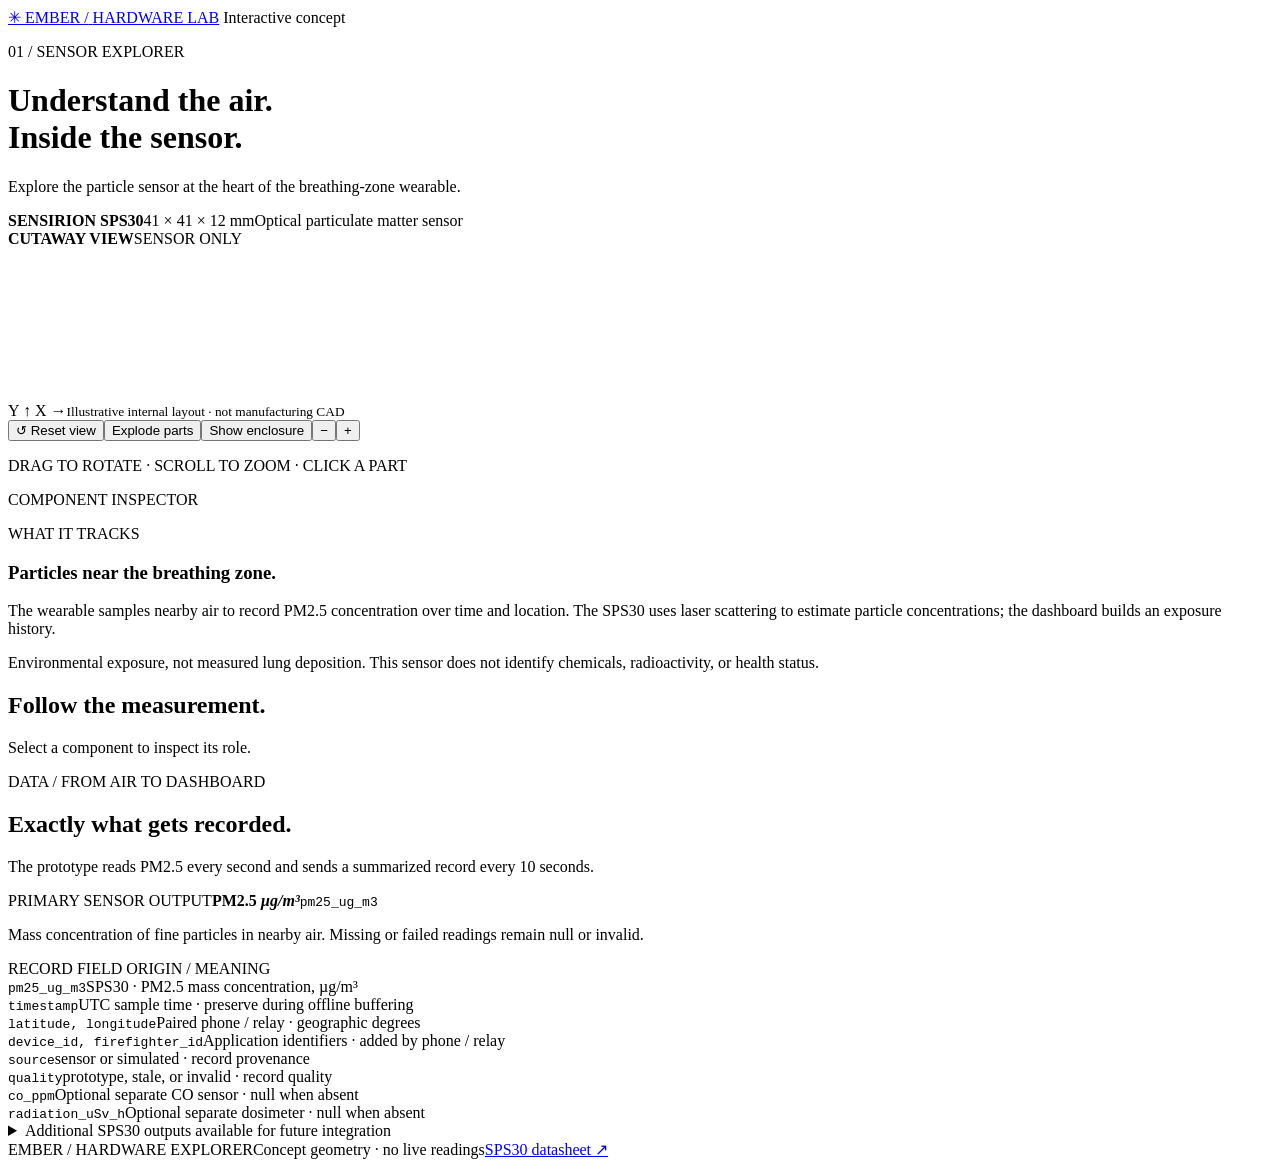
==== index.html @ 0fe3d12a "Add standalone EMBER sensor explorer" ====
<!doctype html><html lang="en"><head><meta charset="utf-8"><meta name="viewport" content="width=device-width, initial-scale=1"><title>EMBER · Sensor Explorer</title><link rel="stylesheet" href="style.css"></head><body><header><a class="brand" href="./"><span class="ember">✳</span> EMBER <span class="divider">/</span> <span class="subbrand">HARDWARE LAB</span></a><span class="status"><i></i> Interactive concept</span></header><main><div class="intro"><div><p class="eyebrow">01 / SENSOR EXPLORER</p><h1>Understand the air.<br><span>Inside the sensor.</span></h1><p class="lede">Explore the particle sensor at the heart of the breathing-zone wearable.</p></div><div class="spec"><b>SENSIRION SPS30</b><span>41 × 41 × 12 mm</span><span>Optical particulate matter sensor</span></div></div><div class="workspace"><section class="viewer" aria-label="Interactive 3D sensor"><div class="view-top"><span><i class="dot"></i> <b id="viewLabel">CUTAWAY VIEW</b></span><span class="chip">SENSOR ONLY</span></div><canvas id="model" tabindex="0" aria-label="3D sensor. Drag to rotate, scroll to zoom, or use arrow keys. Choose components using the buttons below."></canvas><div class="orientation">Y ↑ <span>X →</span><small>Illustrative internal layout · not manufacturing CAD</small></div><div class="controls"><button id="reset" title="Reset camera">↺ Reset view</button><button id="explode" aria-pressed="false">Explode parts</button><button id="shell" aria-pressed="false">Show enclosure</button><button id="minus" aria-label="Zoom out">−</button><button id="plus" aria-label="Zoom in">+</button></div><p class="hint">DRAG TO ROTATE <span>·</span> SCROLL TO ZOOM <span>·</span> CLICK A PART</p></section><aside><p class="eyebrow">COMPONENT INSPECTOR</p><div id="detail" aria-live="polite"></div><div class="purpose"><p class="eyebrow">WHAT IT TRACKS</p><h3>Particles near the breathing zone.</h3><p>The wearable samples nearby air to record PM2.5 concentration over time and location. The SPS30 uses laser scattering to estimate particle concentrations; the dashboard builds an exposure history.</p><p class="note">Environmental exposure, not measured lung deposition. This sensor does not identify chemicals, radioactivity, or health status.</p></div></aside></div><section class="parts-section"><div class="section-title"><h2>Follow the measurement.</h2><p>Select a component to inspect its role.</p></div><div id="parts" class="parts"></div></section><section class="data-section"><div><p class="eyebrow">DATA / FROM AIR TO DASHBOARD</p><h2>Exactly what gets recorded.</h2><p class="lede">The prototype reads PM2.5 every second and sends a summarized record every 10 seconds.</p><div class="primary-data"><span>PRIMARY SENSOR OUTPUT</span><strong>PM2.5 <em>µg/m³</em></strong><code>pm25_ug_m3</code><p>Mass concentration of fine particles in nearby air. Missing or failed readings remain null or invalid.</p></div></div><div class="data-table"><div class="table-head">RECORD FIELD <span>ORIGIN / MEANING</span></div><div><code>pm25_ug_m3</code><span>SPS30 · PM2.5 mass concentration, µg/m³</span></div><div><code>timestamp</code><span>UTC sample time · preserve during offline buffering</span></div><div><code>latitude, longitude</code><span>Paired phone / relay · geographic degrees</span></div><div><code>device_id, firefighter_id</code><span>Application identifiers · added by phone / relay</span></div><div><code>source</code><span>sensor or simulated · record provenance</span></div><div><code>quality</code><span>prototype, stale, or invalid · record quality</span></div><div><code>co_ppm</code><span>Optional separate CO sensor · null when absent</span></div><div><code>radiation_uSv_h</code><span>Optional separate dosimeter · null when absent</span></div></div></section><details><summary>Additional SPS30 outputs available for future integration</summary><p>The hardware also reports mass concentrations for PM1.0, PM4 and PM10 (µg/m³), number concentrations for PM0.5, PM1.0, PM2.5, PM4 and PM10 (#/cm³), and typical particle size (µm). These are not fields in the current prototype record. PM4 and PM10 values are calculated from the particle distribution profile.</p><p>The dashboard’s exposure index is calculated separately as Σ(PM2.5 × elapsed minutes), in µg·min/m³. It is not a sensor-measured medical dose.</p></details><footer><span>EMBER / HARDWARE EXPLORER</span><span>Concept geometry · no live readings</span><a href="https://sensirion.com/file/datasheet_sps30" target="_blank" rel="noreferrer">SPS30 datasheet ↗</a></footer></main><script src="sensor.js"></script></body></html>
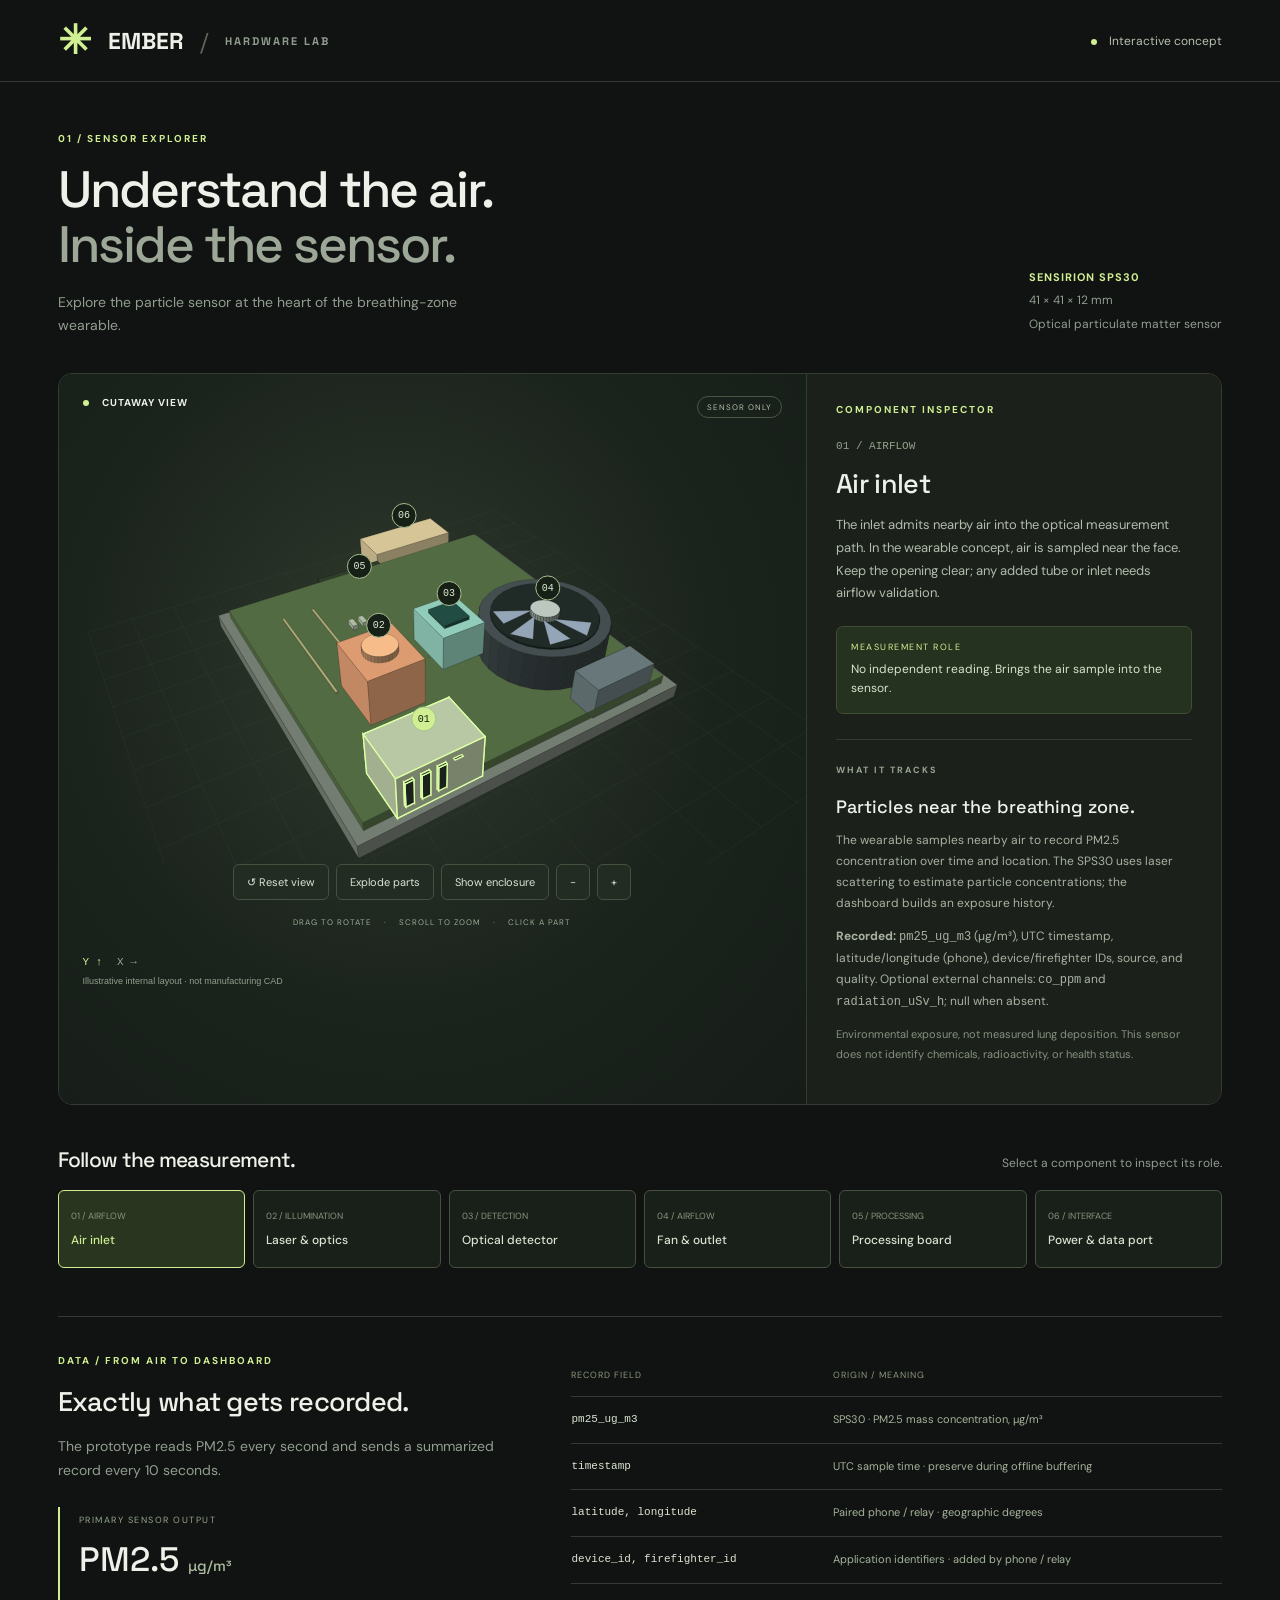
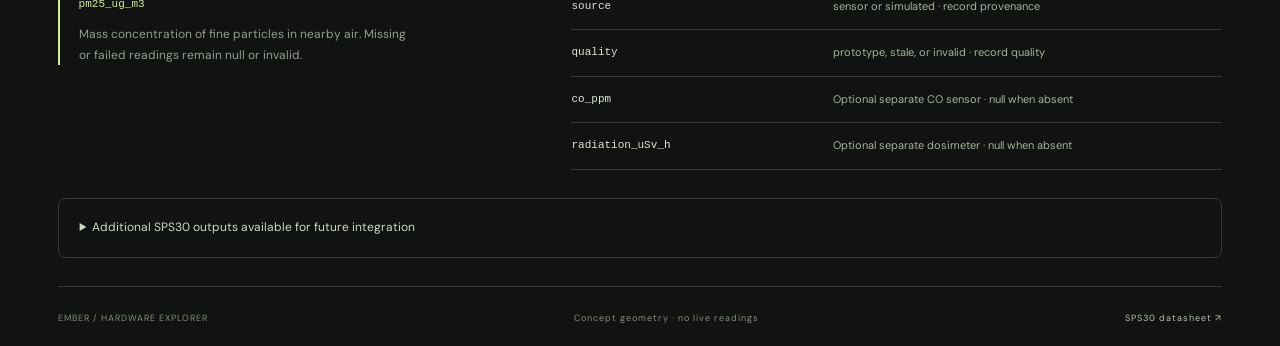
==== commit 3bd6b1a5: "Show precise prototype record fields in the sensor sidebar" ====
--- a/index.html
+++ b/index.html
@@ -1 +1 @@
-<!doctype html><html lang="en"><head><meta charset="utf-8"><meta name="viewport" content="width=device-width, initial-scale=1"><title>EMBER · Sensor Explorer</title><link rel="stylesheet" href="style.css"></head><body><header><a class="brand" href="./"><span class="ember">✳</span> EMBER <span class="divider">/</span> <span class="subbrand">HARDWARE LAB</span></a><span class="status"><i></i> Interactive concept</span></header><main><div class="intro"><div><p class="eyebrow">01 / SENSOR EXPLORER</p><h1>Understand the air.<br><span>Inside the sensor.</span></h1><p class="lede">Explore the particle sensor at the heart of the breathing-zone wearable.</p></div><div class="spec"><b>SENSIRION SPS30</b><span>41 × 41 × 12 mm</span><span>Optical particulate matter sensor</span></div></div><div class="workspace"><section class="viewer" aria-label="Interactive 3D sensor"><div class="view-top"><span><i class="dot"></i> <b id="viewLabel">CUTAWAY VIEW</b></span><span class="chip">SENSOR ONLY</span></div><canvas id="model" tabindex="0" aria-label="3D sensor. Drag to rotate, scroll to zoom, or use arrow keys. Choose components using the buttons below."></canvas><div class="orientation">Y ↑ <span>X →</span><small>Illustrative internal layout · not manufacturing CAD</small></div><div class="controls"><button id="reset" title="Reset camera">↺ Reset view</button><button id="explode" aria-pressed="false">Explode parts</button><button id="shell" aria-pressed="false">Show enclosure</button><button id="minus" aria-label="Zoom out">−</button><button id="plus" aria-label="Zoom in">+</button></div><p class="hint">DRAG TO ROTATE <span>·</span> SCROLL TO ZOOM <span>·</span> CLICK A PART</p></section><aside><p class="eyebrow">COMPONENT INSPECTOR</p><div id="detail" aria-live="polite"></div><div class="purpose"><p class="eyebrow">WHAT IT TRACKS</p><h3>Particles near the breathing zone.</h3><p>The wearable samples nearby air to record PM2.5 concentration over time and location. The SPS30 uses laser scattering to estimate particle concentrations; the dashboard builds an exposure history.</p><p class="note">Environmental exposure, not measured lung deposition. This sensor does not identify chemicals, radioactivity, or health status.</p></div></aside></div><section class="parts-section"><div class="section-title"><h2>Follow the measurement.</h2><p>Select a component to inspect its role.</p></div><div id="parts" class="parts"></div></section><section class="data-section"><div><p class="eyebrow">DATA / FROM AIR TO DASHBOARD</p><h2>Exactly what gets recorded.</h2><p class="lede">The prototype reads PM2.5 every second and sends a summarized record every 10 seconds.</p><div class="primary-data"><span>PRIMARY SENSOR OUTPUT</span><strong>PM2.5 <em>µg/m³</em></strong><code>pm25_ug_m3</code><p>Mass concentration of fine particles in nearby air. Missing or failed readings remain null or invalid.</p></div></div><div class="data-table"><div class="table-head">RECORD FIELD <span>ORIGIN / MEANING</span></div><div><code>pm25_ug_m3</code><span>SPS30 · PM2.5 mass concentration, µg/m³</span></div><div><code>timestamp</code><span>UTC sample time · preserve during offline buffering</span></div><div><code>latitude, longitude</code><span>Paired phone / relay · geographic degrees</span></div><div><code>device_id, firefighter_id</code><span>Application identifiers · added by phone / relay</span></div><div><code>source</code><span>sensor or simulated · record provenance</span></div><div><code>quality</code><span>prototype, stale, or invalid · record quality</span></div><div><code>co_ppm</code><span>Optional separate CO sensor · null when absent</span></div><div><code>radiation_uSv_h</code><span>Optional separate dosimeter · null when absent</span></div></div></section><details><summary>Additional SPS30 outputs available for future integration</summary><p>The hardware also reports mass concentrations for PM1.0, PM4 and PM10 (µg/m³), number concentrations for PM0.5, PM1.0, PM2.5, PM4 and PM10 (#/cm³), and typical particle size (µm). These are not fields in the current prototype record. PM4 and PM10 values are calculated from the particle distribution profile.</p><p>The dashboard’s exposure index is calculated separately as Σ(PM2.5 × elapsed minutes), in µg·min/m³. It is not a sensor-measured medical dose.</p></details><footer><span>EMBER / HARDWARE EXPLORER</span><span>Concept geometry · no live readings</span><a href="https://sensirion.com/file/datasheet_sps30" target="_blank" rel="noreferrer">SPS30 datasheet ↗</a></footer></main><script src="sensor.js"></script></body></html>
+<!doctype html><html lang="en"><head><meta charset="utf-8"><meta name="viewport" content="width=device-width, initial-scale=1"><title>EMBER · Sensor Explorer</title><link rel="stylesheet" href="style.css"></head><body><header><a class="brand" href="./"><span class="ember">✳</span> EMBER <span class="divider">/</span> <span class="subbrand">HARDWARE LAB</span></a><span class="status"><i></i> Interactive concept</span></header><main><div class="intro"><div><p class="eyebrow">01 / SENSOR EXPLORER</p><h1>Understand the air.<br><span>Inside the sensor.</span></h1><p class="lede">Explore the particle sensor at the heart of the breathing-zone wearable.</p></div><div class="spec"><b>SENSIRION SPS30</b><span>41 × 41 × 12 mm</span><span>Optical particulate matter sensor</span></div></div><div class="workspace"><section class="viewer" aria-label="Interactive 3D sensor"><div class="view-top"><span><i class="dot"></i> <b id="viewLabel">CUTAWAY VIEW</b></span><span class="chip">SENSOR ONLY</span></div><canvas id="model" tabindex="0" aria-label="3D sensor. Drag to rotate, scroll to zoom, or use arrow keys. Choose components using the buttons below."></canvas><div class="orientation">Y ↑ <span>X →</span><small>Illustrative internal layout · not manufacturing CAD</small></div><div class="controls"><button id="reset" title="Reset camera">↺ Reset view</button><button id="explode" aria-pressed="false">Explode parts</button><button id="shell" aria-pressed="false">Show enclosure</button><button id="minus" aria-label="Zoom out">−</button><button id="plus" aria-label="Zoom in">+</button></div><p class="hint">DRAG TO ROTATE <span>·</span> SCROLL TO ZOOM <span>·</span> CLICK A PART</p></section><aside><p class="eyebrow">COMPONENT INSPECTOR</p><div id="detail" aria-live="polite"></div><div class="purpose"><p class="eyebrow">WHAT IT TRACKS</p><h3>Particles near the breathing zone.</h3><p>The wearable samples nearby air to record PM2.5 concentration over time and location. The SPS30 uses laser scattering to estimate particle concentrations; the dashboard builds an exposure history.</p><p><b>Recorded:</b> <code>pm25_ug_m3</code> (µg/m³), UTC timestamp, latitude/longitude (phone), device/firefighter IDs, source, and quality. Optional external channels: <code>co_ppm</code> and <code>radiation_uSv_h</code>; null when absent.</p><p class="note">Environmental exposure, not measured lung deposition. This sensor does not identify chemicals, radioactivity, or health status.</p></div></aside></div><section class="parts-section"><div class="section-title"><h2>Follow the measurement.</h2><p>Select a component to inspect its role.</p></div><div id="parts" class="parts"></div></section><section class="data-section"><div><p class="eyebrow">DATA / FROM AIR TO DASHBOARD</p><h2>Exactly what gets recorded.</h2><p class="lede">The prototype reads PM2.5 every second and sends a summarized record every 10 seconds.</p><div class="primary-data"><span>PRIMARY SENSOR OUTPUT</span><strong>PM2.5 <em>µg/m³</em></strong><code>pm25_ug_m3</code><p>Mass concentration of fine particles in nearby air. Missing or failed readings remain null or invalid.</p></div></div><div class="data-table"><div class="table-head">RECORD FIELD <span>ORIGIN / MEANING</span></div><div><code>pm25_ug_m3</code><span>SPS30 · PM2.5 mass concentration, µg/m³</span></div><div><code>timestamp</code><span>UTC sample time · preserve during offline buffering</span></div><div><code>latitude, longitude</code><span>Paired phone / relay · geographic degrees</span></div><div><code>device_id, firefighter_id</code><span>Application identifiers · added by phone / relay</span></div><div><code>source</code><span>sensor or simulated · record provenance</span></div><div><code>quality</code><span>prototype, stale, or invalid · record quality</span></div><div><code>co_ppm</code><span>Optional separate CO sensor · null when absent</span></div><div><code>radiation_uSv_h</code><span>Optional separate dosimeter · null when absent</span></div></div></section><details><summary>Additional SPS30 outputs available for future integration</summary><p>The hardware also reports mass concentrations for PM1.0, PM4 and PM10 (µg/m³), number concentrations for PM0.5, PM1.0, PM2.5, PM4 and PM10 (#/cm³), and typical particle size (µm). These are not fields in the current prototype record. PM4 and PM10 values are calculated from the particle distribution profile.</p><p>The dashboard’s exposure index is calculated separately as Σ(PM2.5 × elapsed minutes), in µg·min/m³. It is not a sensor-measured medical dose.</p></details><footer><span>EMBER / HARDWARE EXPLORER</span><span>Concept geometry · no live readings</span><a href="https://sensirion.com/file/datasheet_sps30" target="_blank" rel="noreferrer">SPS30 datasheet ↗</a></footer></main><script src="sensor.js"></script></body></html>
--- a/style.css
+++ b/style.css
@@ -0,0 +1,2 @@
+@import url('https://fonts.googleapis.com/css2?family=DM+Sans:wght@400;500;600;700&family=Space+Grotesk:wght@400;500;600;700&display=swap');
+:root{color-scheme:dark;--bg:#101311;--panel:#191d19;--muted:#929d91;--line:#333b32;--lime:#d0ef92}*{box-sizing:border-box}body{margin:0;background:var(--bg);color:#eef1e9;font-family:'DM Sans',Arial,sans-serif}header{height:82px;border-bottom:1px solid var(--line);display:flex;align-items:center;justify-content:space-between;padding:0 4.5%}.brand{display:flex;align-items:center;gap:16px;font-family:'Space Grotesk',sans-serif;font-weight:700;font-size:23px;color:inherit;text-decoration:none}.ember{color:var(--lime);font-size:40px}.divider{font-weight:400;color:#5b665a}.subbrand{font-size:11px;letter-spacing:2px;color:var(--muted)}.status{font-size:12px;color:#b7c1b1}.status i,.dot{display:inline-block;width:6px;height:6px;border-radius:50%;background:var(--lime);margin-right:9px}main{max-width:1560px;margin:auto;padding:50px 4.5% 0}.intro{display:flex;justify-content:space-between;align-items:flex-end;margin-bottom:35px}.eyebrow{font-size:10px;letter-spacing:2px;color:var(--lime);font-weight:700;margin:0 0 17px}h1,h2,h3{font-family:'Space Grotesk',sans-serif;font-weight:500}h1{font-size:clamp(32px,4vw,55px);line-height:1.08;letter-spacing:-2px;margin:0 0 18px}h1 span{color:#9ca797}.lede{color:var(--muted);font-size:14px;line-height:1.7;margin:0;max-width:460px}.spec{display:flex;flex-direction:column;gap:8px;font-size:12px;color:var(--muted);padding-bottom:6px}.spec b{color:var(--lime);letter-spacing:1px;font-size:11px}.workspace{display:grid;grid-template-columns:minmax(0,1.8fr) minmax(300px,1fr);border:1px solid var(--line);border-radius:14px;overflow:hidden}.viewer{position:relative;background:radial-gradient(ellipse at 45% 40%,#303a2c 0%,#1b231d 55%,#161d18 100%);min-height:570px;overflow:hidden}.view-top{position:absolute;top:22px;left:24px;right:24px;display:flex;justify-content:space-between;font-size:10px;letter-spacing:1px;pointer-events:none}.chip{border:1px solid #4a5546;border-radius:20px;padding:5px 9px;color:#b3bdaa;font-size:8px}canvas{width:100%;height:465px;display:block;touch-action:none;cursor:grab;margin-top:25px}canvas:active{cursor:grabbing}canvas:focus-visible{outline:2px solid var(--lime);outline-offset:-6px}.orientation{position:absolute;left:24px;bottom:118px;color:var(--lime);font:11px monospace;pointer-events:none}.orientation span{margin-left:8px;color:#9ca797}.orientation small{display:block;margin-top:8px;font:9px Arial;color:#91a08c}.controls{display:flex;justify-content:center;gap:7px;padding:0 12px}button{font:11px 'DM Sans',Arial;border:1px solid #45503f;color:#dbe3d3;background:#222c22;border-radius:6px;padding:10px 13px;cursor:pointer}button:hover{background:#3b4833}button:focus-visible,summary:focus-visible{outline:2px solid var(--lime);outline-offset:3px}button[aria-pressed=true]{background:var(--lime);color:#1b2614;border-color:var(--lime)}.hint{text-align:center;font-size:8px;letter-spacing:1px;color:#9ba993;margin:17px 0}.hint span{margin:0 9px}aside{padding:29px;background:#1b201b;border-left:1px solid var(--line)}.part-number{color:#93a18a;font:11px monospace}.detail-title{font-size:27px;margin:12px 0}.detail-copy{font-size:13px;line-height:1.75;color:#b2bdac;margin-bottom:21px;min-height:90px}.detail-output{padding:14px;border:1px solid #3e4e33;background:#263220;border-radius:7px}.detail-output small{font-size:9px;letter-spacing:1.5px;color:var(--lime);display:block;margin-bottom:7px}.detail-output p{font-size:12px;line-height:1.6;margin:0;color:#d6e4ca}.purpose{border-top:1px solid var(--line);margin-top:25px;padding-top:23px}.purpose .eyebrow{color:#9aa692;font-size:9px}.purpose h3{font-size:18px;margin:0 0 10px}.purpose p{font-size:12px;line-height:1.75;color:#a8b2a1}.purpose .note{font-size:11px;color:#85917e}.parts-section{margin:38px 0 48px}.section-title{display:flex;align-items:baseline;justify-content:space-between}.section-title h2{font-size:21px;margin:0 0 17px}.section-title p{font-size:12px;color:var(--muted)}.parts{display:grid;grid-template-columns:repeat(6,1fr);gap:8px}.parts button{text-align:left;padding:15px 12px;background:#191f19;min-height:78px}.parts button[aria-pressed=true]{border-color:var(--lime);background:#29351f;color:var(--lime)}.parts small{display:block;color:#889580;font-size:9px;margin-bottom:10px}.parts strong{font-weight:500;font-size:12px}.data-section{display:grid;grid-template-columns:1fr 1.45fr;gap:65px;padding-top:37px;border-top:1px solid var(--line)}h2{font-size:27px;margin:0 0 16px;letter-spacing:-.7px}.primary-data{border-left:2px solid var(--lime);padding:0 0 0 19px;margin:25px 0}.primary-data>span{font-size:9px;color:#96a58c;letter-spacing:1.5px}.primary-data strong{display:block;font-family:'Space Grotesk',sans-serif;font-size:34px;font-weight:500;margin:10px 0}.primary-data em{font-style:normal;font-size:15px;color:#adbd9f}.primary-data code{color:var(--lime);font-size:11px}.primary-data p{font-size:12px;line-height:1.7;color:#929e8a;max-width:340px}.data-table>div{display:grid;grid-template-columns:1fr 1.6fr;gap:18px;border-bottom:1px solid var(--line);padding:14px 0;font-size:11px;color:#a6b39b;line-height:1.6}.data-table code{font-size:11px;color:#dce5d3;overflow-wrap:anywhere}.data-table .table-head{font-size:9px;letter-spacing:1px;color:#8a977f}details{border:1px solid var(--line);padding:18px 21px;border-radius:7px;margin:28px 0;color:#a4b09b;font-size:12px;line-height:1.8}summary{cursor:pointer;color:#cdd9c2}footer{display:flex;justify-content:space-between;border-top:1px solid var(--line);padding:25px 0;font-size:9px;color:#829077;letter-spacing:1px}footer a{color:#b7c6aa;text-decoration:none}@media(max-width:900px){.workspace{grid-template-columns:1fr}.viewer{min-height:540px}aside{border-left:0;border-top:1px solid var(--line)}.detail-copy{min-height:0}.parts{grid-template-columns:repeat(3,1fr)}.data-section{gap:30px;grid-template-columns:1fr}.spec{display:none}}@media(max-width:540px){header{height:66px}.status{display:none}main{padding-top:32px}.intro{margin-bottom:25px}.viewer{min-height:495px}canvas{height:410px}.controls{gap:4px}button{padding:10px 8px;font-size:10px}.section-title{display:block}.parts{grid-template-columns:repeat(2,1fr)}.hint{font-size:7px}.orientation{bottom:114px}.data-table>div{grid-template-columns:1fr 1.2fr}footer{flex-wrap:wrap;gap:15px}}
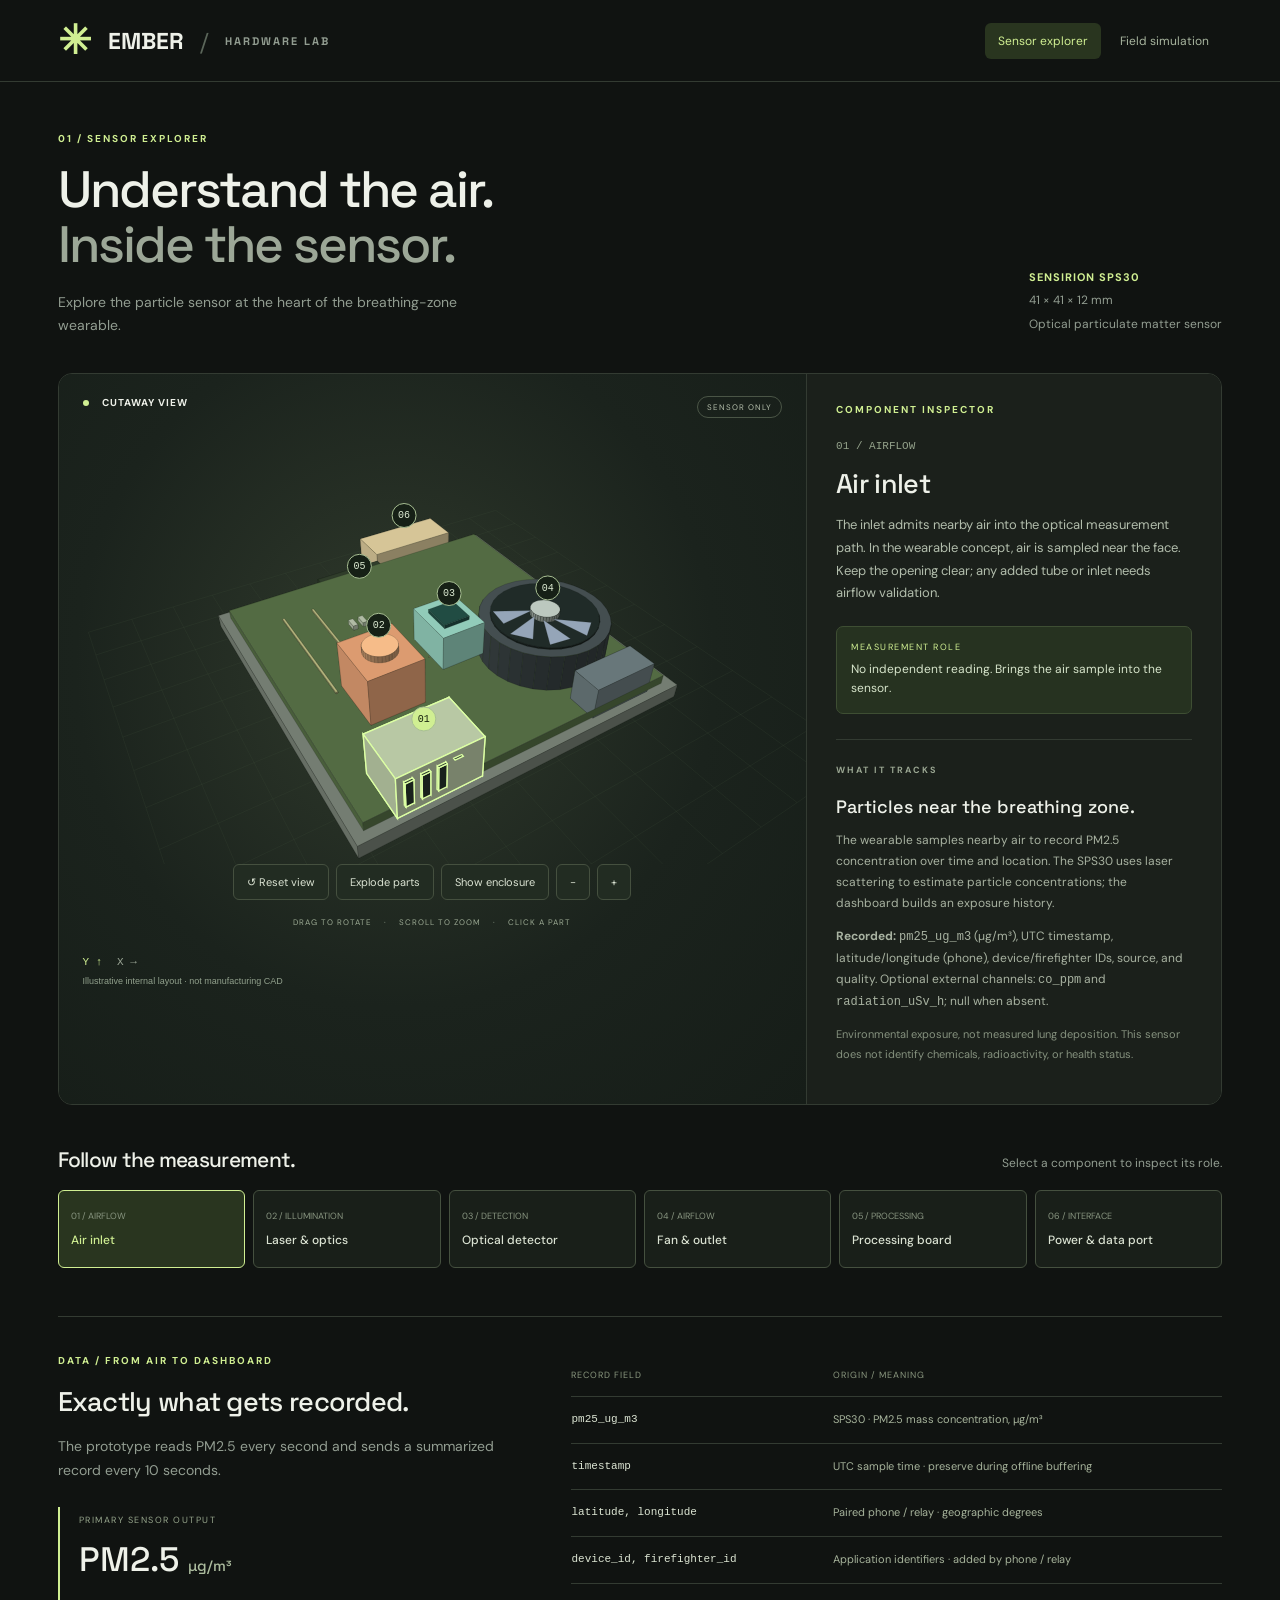
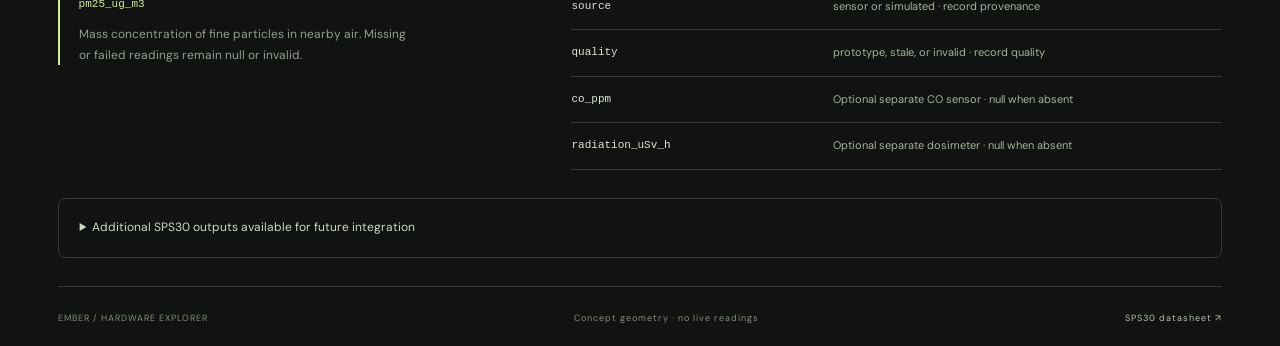
==== commit a4d4a6a3: "Add Sensor explorer and Field simulation navigation Added navigation links and updated styles for he" ====
--- a/index.html
+++ b/index.html
@@ -1 +1,10 @@
-<!doctype html><html lang="en"><head><meta charset="utf-8"><meta name="viewport" content="width=device-width, initial-scale=1"><title>EMBER · Sensor Explorer</title><link rel="stylesheet" href="style.css"></head><body><header><a class="brand" href="./"><span class="ember">✳</span> EMBER <span class="divider">/</span> <span class="subbrand">HARDWARE LAB</span></a><span class="status"><i></i> Interactive concept</span></header><main><div class="intro"><div><p class="eyebrow">01 / SENSOR EXPLORER</p><h1>Understand the air.<br><span>Inside the sensor.</span></h1><p class="lede">Explore the particle sensor at the heart of the breathing-zone wearable.</p></div><div class="spec"><b>SENSIRION SPS30</b><span>41 × 41 × 12 mm</span><span>Optical particulate matter sensor</span></div></div><div class="workspace"><section class="viewer" aria-label="Interactive 3D sensor"><div class="view-top"><span><i class="dot"></i> <b id="viewLabel">CUTAWAY VIEW</b></span><span class="chip">SENSOR ONLY</span></div><canvas id="model" tabindex="0" aria-label="3D sensor. Drag to rotate, scroll to zoom, or use arrow keys. Choose components using the buttons below."></canvas><div class="orientation">Y ↑ <span>X →</span><small>Illustrative internal layout · not manufacturing CAD</small></div><div class="controls"><button id="reset" title="Reset camera">↺ Reset view</button><button id="explode" aria-pressed="false">Explode parts</button><button id="shell" aria-pressed="false">Show enclosure</button><button id="minus" aria-label="Zoom out">−</button><button id="plus" aria-label="Zoom in">+</button></div><p class="hint">DRAG TO ROTATE <span>·</span> SCROLL TO ZOOM <span>·</span> CLICK A PART</p></section><aside><p class="eyebrow">COMPONENT INSPECTOR</p><div id="detail" aria-live="polite"></div><div class="purpose"><p class="eyebrow">WHAT IT TRACKS</p><h3>Particles near the breathing zone.</h3><p>The wearable samples nearby air to record PM2.5 concentration over time and location. The SPS30 uses laser scattering to estimate particle concentrations; the dashboard builds an exposure history.</p><p><b>Recorded:</b> <code>pm25_ug_m3</code> (µg/m³), UTC timestamp, latitude/longitude (phone), device/firefighter IDs, source, and quality. Optional external channels: <code>co_ppm</code> and <code>radiation_uSv_h</code>; null when absent.</p><p class="note">Environmental exposure, not measured lung deposition. This sensor does not identify chemicals, radioactivity, or health status.</p></div></aside></div><section class="parts-section"><div class="section-title"><h2>Follow the measurement.</h2><p>Select a component to inspect its role.</p></div><div id="parts" class="parts"></div></section><section class="data-section"><div><p class="eyebrow">DATA / FROM AIR TO DASHBOARD</p><h2>Exactly what gets recorded.</h2><p class="lede">The prototype reads PM2.5 every second and sends a summarized record every 10 seconds.</p><div class="primary-data"><span>PRIMARY SENSOR OUTPUT</span><strong>PM2.5 <em>µg/m³</em></strong><code>pm25_ug_m3</code><p>Mass concentration of fine particles in nearby air. Missing or failed readings remain null or invalid.</p></div></div><div class="data-table"><div class="table-head">RECORD FIELD <span>ORIGIN / MEANING</span></div><div><code>pm25_ug_m3</code><span>SPS30 · PM2.5 mass concentration, µg/m³</span></div><div><code>timestamp</code><span>UTC sample time · preserve during offline buffering</span></div><div><code>latitude, longitude</code><span>Paired phone / relay · geographic degrees</span></div><div><code>device_id, firefighter_id</code><span>Application identifiers · added by phone / relay</span></div><div><code>source</code><span>sensor or simulated · record provenance</span></div><div><code>quality</code><span>prototype, stale, or invalid · record quality</span></div><div><code>co_ppm</code><span>Optional separate CO sensor · null when absent</span></div><div><code>radiation_uSv_h</code><span>Optional separate dosimeter · null when absent</span></div></div></section><details><summary>Additional SPS30 outputs available for future integration</summary><p>The hardware also reports mass concentrations for PM1.0, PM4 and PM10 (µg/m³), number concentrations for PM0.5, PM1.0, PM2.5, PM4 and PM10 (#/cm³), and typical particle size (µm). These are not fields in the current prototype record. PM4 and PM10 values are calculated from the particle distribution profile.</p><p>The dashboard’s exposure index is calculated separately as Σ(PM2.5 × elapsed minutes), in µg·min/m³. It is not a sensor-measured medical dose.</p></details><footer><span>EMBER / HARDWARE EXPLORER</span><span>Concept geometry · no live readings</span><a href="https://sensirion.com/file/datasheet_sps30" target="_blank" rel="noreferrer">SPS30 datasheet ↗</a></footer></main><script src="sensor.js"></script></body></html>
+<!doctype html>
+<html lang="en"><head><meta charset="utf-8"><meta name="viewport" content="width=device-width, initial-scale=1"><title>EMBER · Sensor Explorer</title><link rel="stylesheet" href="style.css"><style>header nav{display:flex;gap:6px}header nav a{font-size:12px;padding:10px 13px;border-radius:6px;color:#a7b49e;text-decoration:none}header nav a[aria-current]{background:#29351f;color:#d0ef92}@media(max-width:760px){header{height:auto;min-height:80px;flex-wrap:wrap;padding-top:12px;padding-bottom:12px;gap:10px}header nav a{font-size:10px;padding:8px}.subbrand{display:none}}</style></head>
+<body><header><a class="brand" href="./"><span class="ember">✳</span> EMBER <span class="divider">/</span> <span class="subbrand">HARDWARE LAB</span></a><nav aria-label="Main navigation"><a href="index.html" aria-current="page">Sensor explorer</a><a href="simulation.html">Field simulation</a></nav></header>
+<main><div class="intro"><div><p class="eyebrow">01 / SENSOR EXPLORER</p><h1>Understand the air.<br><span>Inside the sensor.</span></h1><p class="lede">Explore the particle sensor at the heart of the breathing-zone wearable.</p></div><div class="spec"><b>SENSIRION SPS30</b><span>41 × 41 × 12 mm</span><span>Optical particulate matter sensor</span></div></div>
+<div class="workspace"><section class="viewer" aria-label="Interactive 3D sensor"><div class="view-top"><span><i class="dot"></i> <b id="viewLabel">CUTAWAY VIEW</b></span><span class="chip">SENSOR ONLY</span></div><canvas id="model" tabindex="0" aria-label="3D sensor. Drag to rotate, scroll to zoom, or use arrow keys. Choose components using the buttons below."></canvas><div class="orientation">Y ↑ <span>X →</span><small>Illustrative internal layout · not manufacturing CAD</small></div><div class="controls"><button id="reset" title="Reset camera">↺ Reset view</button><button id="explode" aria-pressed="false">Explode parts</button><button id="shell" aria-pressed="false">Show enclosure</button><button id="minus" aria-label="Zoom out">−</button><button id="plus" aria-label="Zoom in">+</button></div><p class="hint">DRAG TO ROTATE <span>·</span> SCROLL TO ZOOM <span>·</span> CLICK A PART</p></section>
+<aside><p class="eyebrow">COMPONENT INSPECTOR</p><div id="detail" aria-live="polite"></div><div class="purpose"><p class="eyebrow">WHAT IT TRACKS</p><h3>Particles near the breathing zone.</h3><p>The wearable samples nearby air to record PM2.5 concentration over time and location. The SPS30 uses laser scattering to estimate particle concentrations; the dashboard builds an exposure history.</p><p><b>Recorded:</b> <code>pm25_ug_m3</code> (µg/m³), UTC timestamp, latitude/longitude (phone), device/firefighter IDs, source, and quality. Optional external channels: <code>co_ppm</code> and <code>radiation_uSv_h</code>; null when absent.</p><p class="note">Environmental exposure, not measured lung deposition. This sensor does not identify chemicals, radioactivity, or health status.</p></div></aside></div>
+<section class="parts-section"><div class="section-title"><h2>Follow the measurement.</h2><p>Select a component to inspect its role.</p></div><div id="parts" class="parts"></div></section>
+<section class="data-section"><div><p class="eyebrow">DATA / FROM AIR TO DASHBOARD</p><h2>Exactly what gets recorded.</h2><p class="lede">The prototype reads PM2.5 every second and sends a summarized record every 10 seconds.</p><div class="primary-data"><span>PRIMARY SENSOR OUTPUT</span><strong>PM2.5 <em>µg/m³</em></strong><code>pm25_ug_m3</code><p>Mass concentration of fine particles in nearby air. Missing or failed readings remain null or invalid.</p></div></div><div class="data-table"><div class="table-head">RECORD FIELD <span>ORIGIN / MEANING</span></div><div><code>pm25_ug_m3</code><span>SPS30 · PM2.5 mass concentration, µg/m³</span></div><div><code>timestamp</code><span>UTC sample time · preserve during offline buffering</span></div><div><code>latitude, longitude</code><span>Paired phone / relay · geographic degrees</span></div><div><code>device_id, firefighter_id</code><span>Application identifiers · added by phone / relay</span></div><div><code>source</code><span>sensor or simulated · record provenance</span></div><div><code>quality</code><span>prototype, stale, or invalid · record quality</span></div><div><code>co_ppm</code><span>Optional separate CO sensor · null when absent</span></div><div><code>radiation_uSv_h</code><span>Optional separate dosimeter · null when absent</span></div></div></section>
+<details><summary>Additional SPS30 outputs available for future integration</summary><p>The hardware also reports mass concentrations for PM1.0, PM4 and PM10 (µg/m³), number concentrations for PM0.5, PM1.0, PM2.5, PM4 and PM10 (#/cm³), and typical particle size (µm). These are not fields in the current prototype record. PM4 and PM10 values are calculated from the particle distribution profile.</p><p>The dashboard’s exposure index is calculated separately as Σ(PM2.5 × elapsed minutes), in µg·min/m³. It is not a sensor-measured medical dose.</p></details>
+<footer><span>EMBER / HARDWARE EXPLORER</span><span>Concept geometry · no live readings</span><a href="https://sensirion.com/file/datasheet_sps30" target="_blank" rel="noreferrer">SPS30 datasheet ↗</a></footer></main><script src="sensor.js"></script></body></html>
